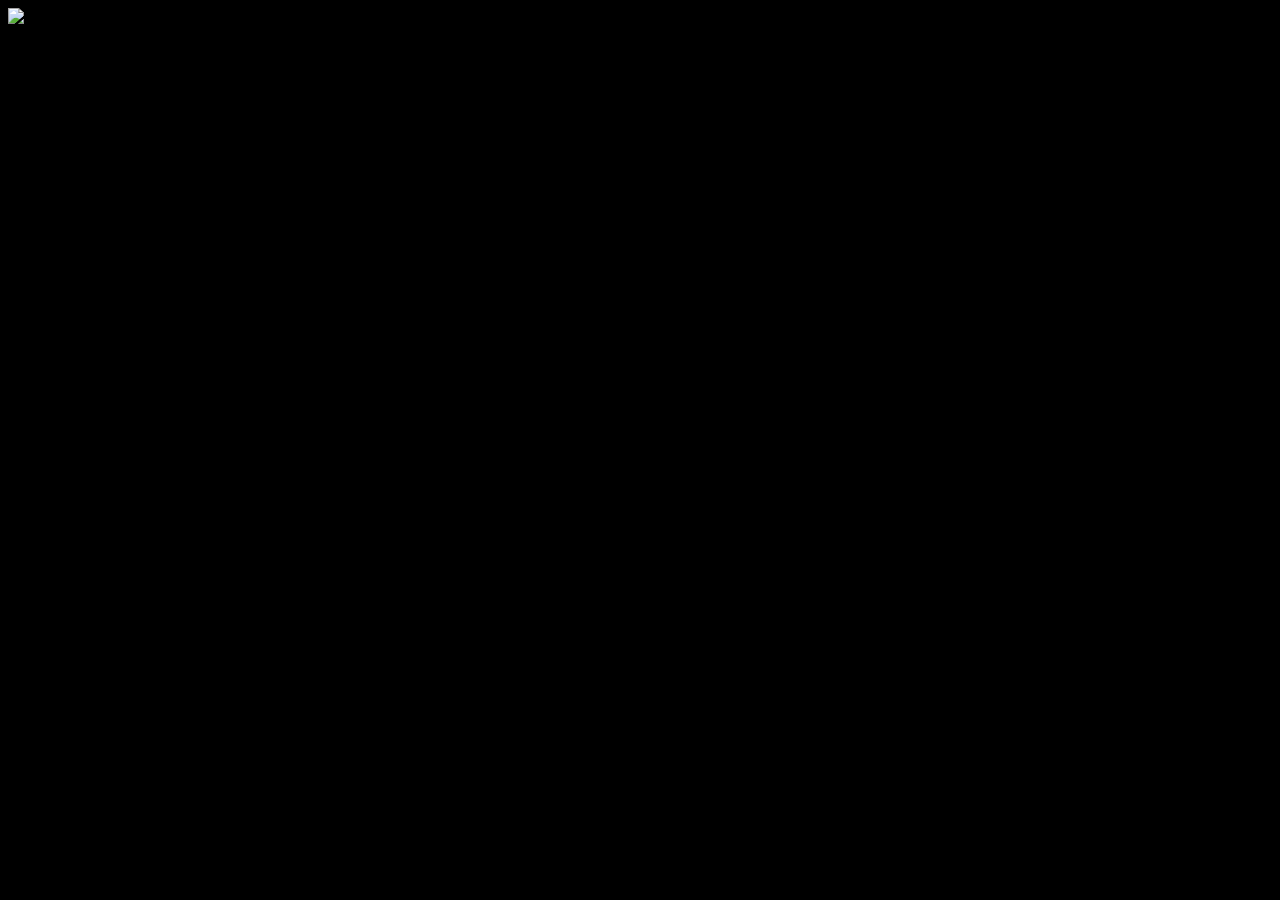
==== dress.html @ 033044e4 "added files" ====
<!------------------------------
|   Author: Sandra Johansen     |
|   filename: GuestBook.html    |
 ------------------------------->
<!--  
    ACCESIBILITY:
    https://www.quora.com/How-do-you-add-alt-tags-to-links
    Aria labels used for recognizable names for interacting
    Alt labels used for non-interactable, like img's

-->


<!DOCTYPE html>
<html>
    <head>

        <!--------------------------------- 
        |   fancy pants styling section   |
        ----------------------------------->

        <!-- stylesheets -->
         <link rel="stylesheet" href="/styling.css">

        <!-- javascript import -->
        <!-- <script src=""></script> -->

        <!-- icon -->
        <!-- <link rel="icon" type="image/x-icon" href="/icon/book13.gif">  -->

        <title>
            The Great Invitation
        </title>

    </head>
    
    <body class="body">
        <img class="menu" src="/IMG/menu.png">

    </body>

</html>
---- styling.css ----
body
{
    background-color: black;
}

@font-face 
{
    font-family: showboat;
    src: url(/Showboat.ttf);
}

@font-face 
{
    font-family: carnival;
    src: url(/Carnevalee\ Freakshow.ttf);
}


H1 
{
    font-family: showboat;
    color: #470103;
    text-shadow: 1px 1px 0px #bd9697;
    padding: 20vw;
}

.listTitel
{
    font-family: showboat;
    color: #dca340;
    text-shadow: 3px 2px 0px #951c1c;
    font-size: 400%;
}

.caseFront
{
    width: 100vw;
}

.case 
{
    width: 100%;
}

.title 
{
    color: #dca340;
    font-family: carnival;
    font-size: 5vw;
    text-shadow: 2px 2px 0px #951c1c;
}


.blurb
{
    color: #dca340;
    font-family:carnival;
    font-size: 3vw;
    text-shadow: 2px 2px 0px #951c1c;

    border-radius: 255px 15px 225px 15px/15px 225px 15px 255px;
    border: 3px solid #0000003f;
    background-color: #0000004b;
}

.centered 
{
  position: absolute;
  top: 34%;
  left: 45%;
  transform: translate(-50%, -50%);
}

.centeredTitle
{
  position: absolute;
  top: 9%;
  left: 45%;
  transform: translate(-50%, -50%);
}

.centeredDiv
{
  position: absolute;
  top: 20%;
  left: 45%;
  transform: translate(-50%, -50%);
}

.container 
{
  position: relative;
  text-align: center;
}

.divider
{
    width: 60%;
}

.liste 
{
    /* border: 5px solid red; */
    height: 25%;
    width: 15%;
    position: absolute;
    top: 62%;
    left: 75%;
    rotate: -20deg;
    transform: translate(-50%, -50%);
}

.regler 
{
    /* border: 5px solid rgb(102, 0, 255); */
    height: 9%;
    width: 20%;
    position: absolute;
    top: 62%;
    left: 48%;
    transform: translate(-50%, -50%);
}

.dress
{
    /* border: 5px solid rgb(34, 255, 0); */
    height: 25%;
    width: 20%;
    position: absolute;
    top: 68%;
    left: 23%;
    rotate: 5deg;
    transform: translate(-50%, -50%);
}   

.liste:hover, 
.regler:hover,
.dress:hover
{
    border-radius: 60px 60px 60px;
    background-color: #951c1c45;
}

.chips
{
    width: 100vw;
}

.full
{
    width: 90vw;
    rotate: -90deg;
    padding-left: 10%;
}

.menu
{
    width: 100vw;
}

.caseFront:hover
{
    animation: jiggle 0.3s infinite;
}

@keyframes jiggle {
  0% { transform: translate(0, 0) rotate(0deg); }
  20% { transform: translate(-2px, 2px) rotate(-1deg); }
  40% { transform: translate(-2px, -2px) rotate(1deg); }
  60% { transform: translate(2px, 2px) rotate(0deg); }
  80% { transform: translate(2px, -2px) rotate(-1deg); }
  100% { transform: translate(0, 0) rotate(0deg); }
}
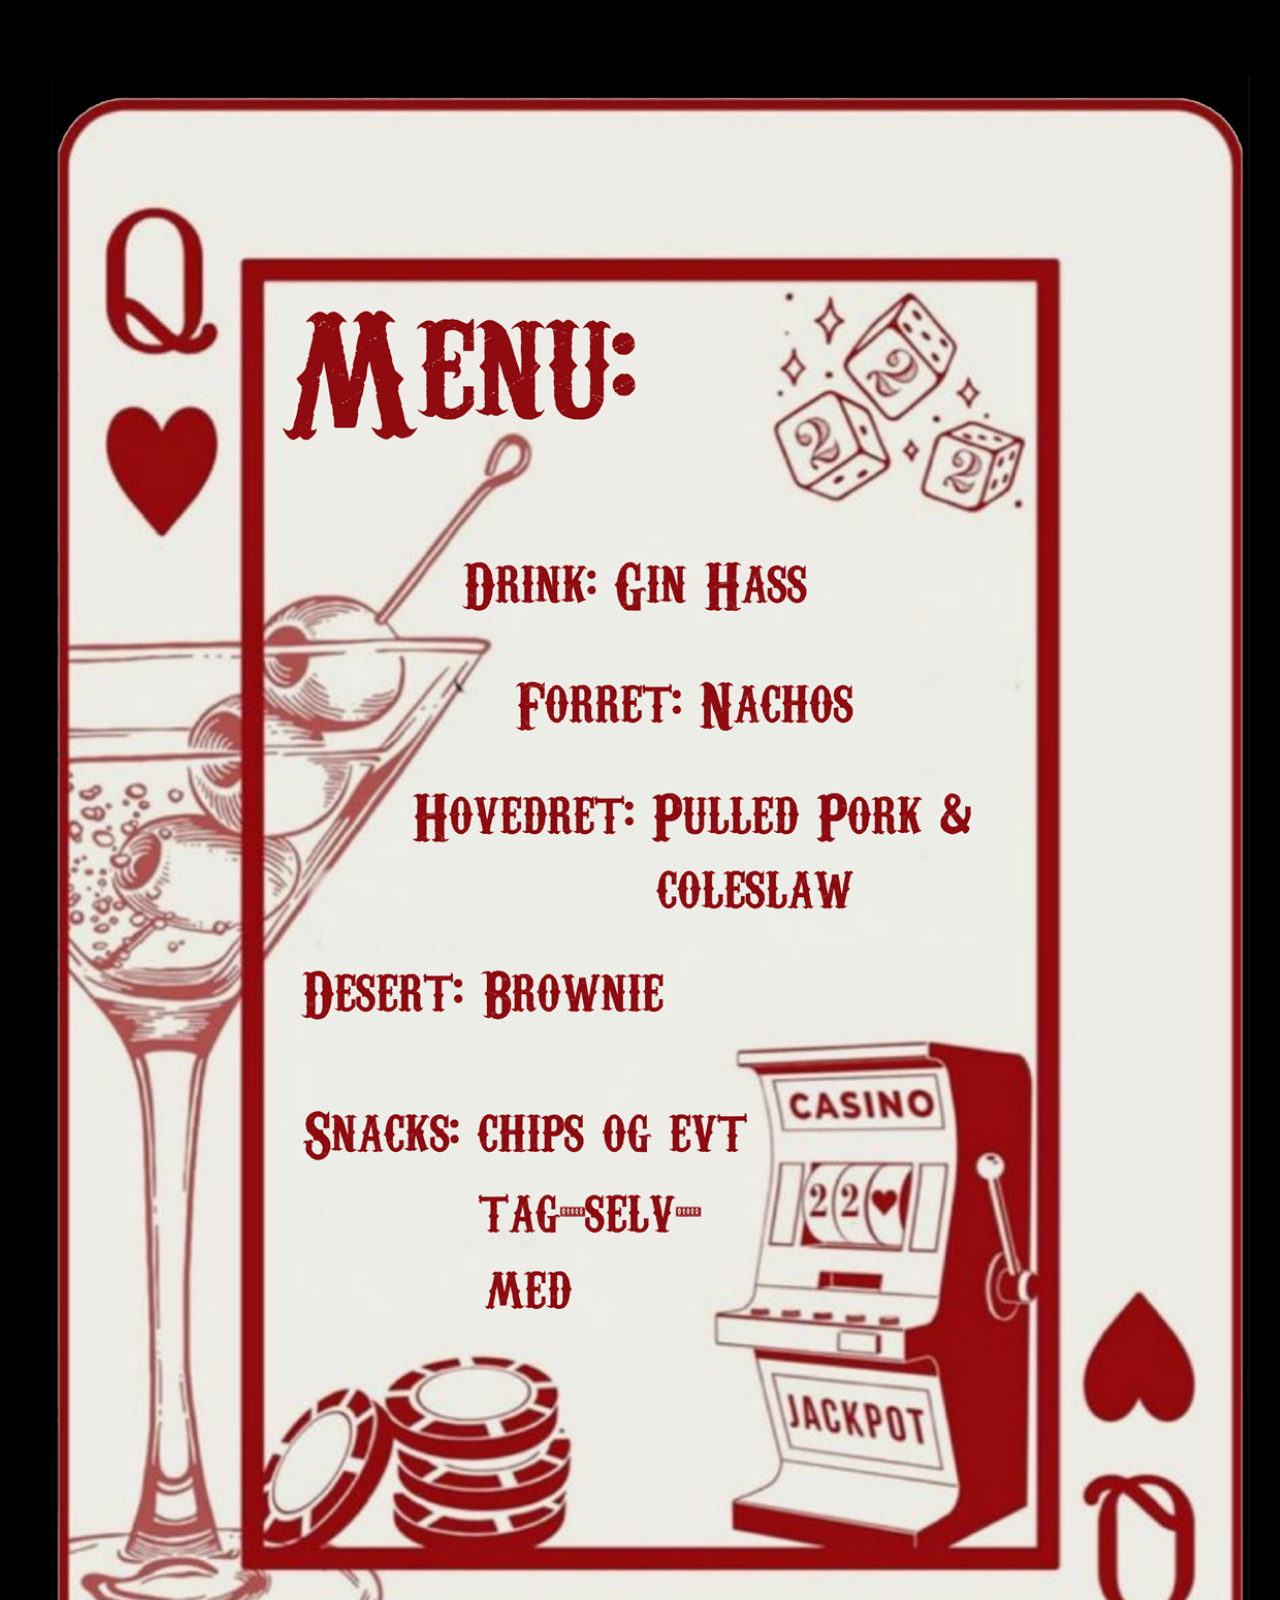
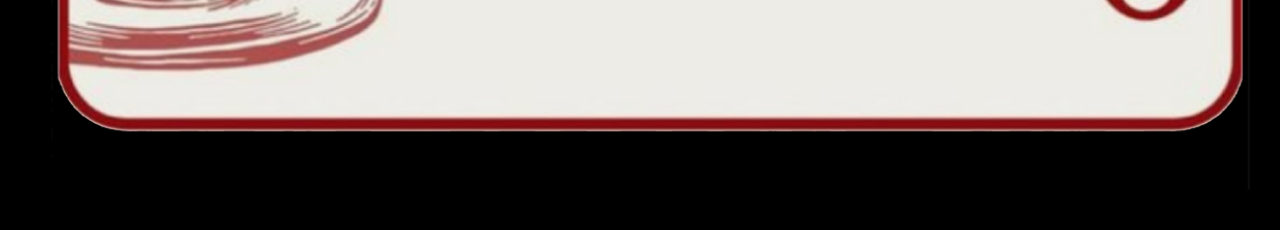
==== commit bc38718f: "Fixed urls" ====
--- a/dress.html
+++ b/dress.html
@@ -21,7 +21,7 @@
         ----------------------------------->
 
         <!-- stylesheets -->
-         <link rel="stylesheet" href="/styling.css">
+         <link rel="stylesheet" href="styling.css">
 
         <!-- javascript import -->
         <!-- <script src=""></script> -->
@@ -36,7 +36,7 @@
     </head>
     
     <body class="body">
-        <img class="menu" src="/IMG/menu.png">
+        <img class="menu" src="IMG/menu.png">
 
     </body>
 
--- a/styling.css
+++ b/styling.css
@@ -6,13 +6,13 @@
 @font-face 
 {
     font-family: showboat;
-    src: url(/Showboat.ttf);
+    src: url(Showboat.ttf);
 }
 
 @font-face 
 {
     font-family: carnival;
-    src: url(/Carnevalee\ Freakshow.ttf);
+    src: url(Carnevalee\ Freakshow.ttf);
 }
 
 
